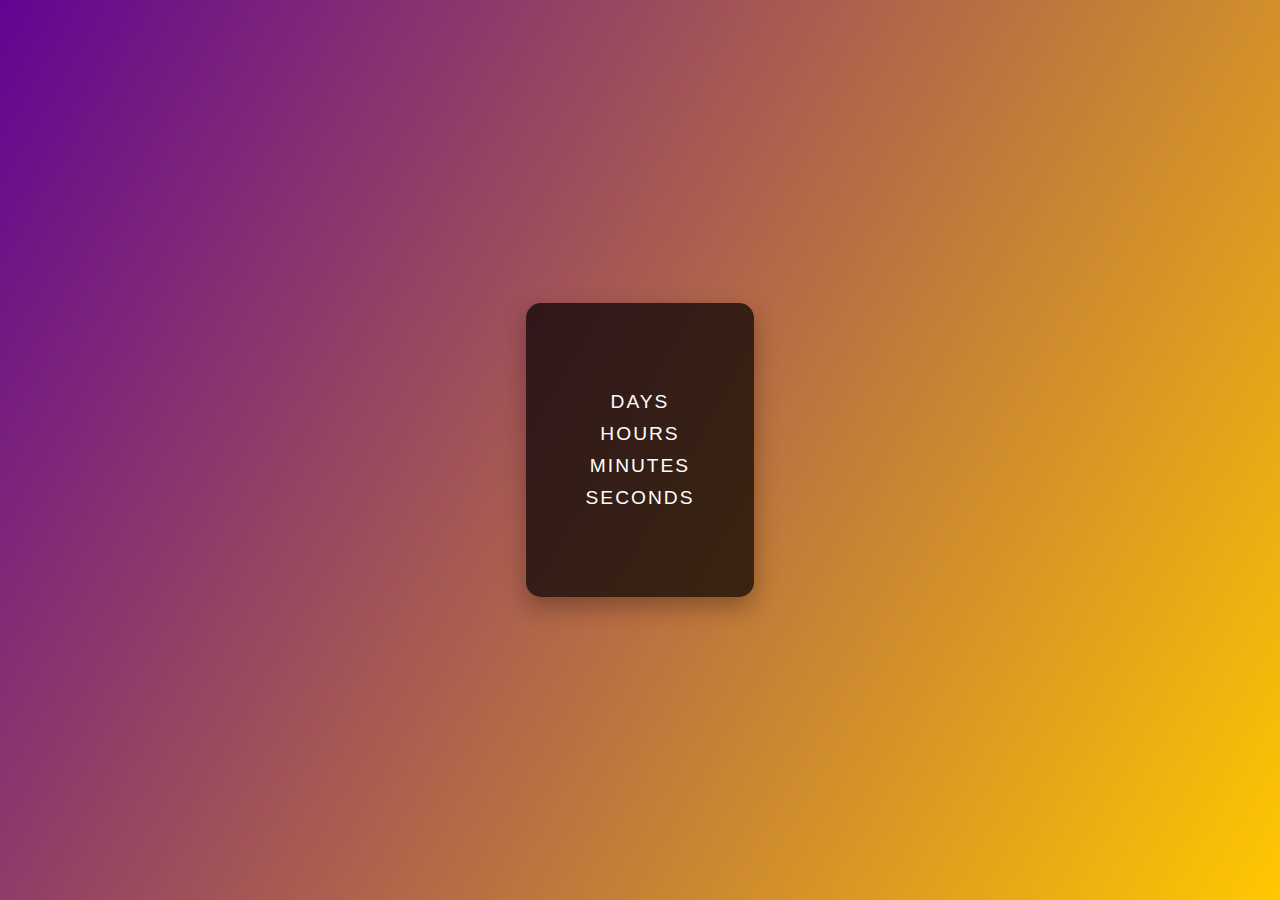
==== countdown/index.html @ edadf8d4 "made a very simple countdown timer to the end of the year" ====
<!DOCTYPE html>
<html lang="en">
<head>
    <meta charset="UTF-8">
    <meta name="viewport" content="width=device-width, initial-scale=1.0">
    <title>Document</title>
    <link rel="stylesheet" href="styles.css"/>
</head>
<body>
    <div id="countdown">
        <p id="timer">
            <span id="days"></span>
            <span class="timer-unit">Days</span>
            <span id="hours"></span>
            <span class="timer-unit">Hours</span>
            <span id="minutes"></span>
            <span class="timer-unit">Minutes</span>
            <span id="seconds"></span>
            <span class="timer-unit">Seconds</span>
        </p>
      </div>
    <script src="script.js"></script>
</body>
</html>
---- countdown/styles.css ----
body {
    font-family: 'Segoe UI', Tahoma, Geneva, Verdana, sans-serif;
    display: flex;
    justify-content: center;
    align-items: center;
    height: 100vh;
    margin: 0;
    background: linear-gradient(120deg, #630393, #ffc800);
    color: white;
  }

  #countdown {
    background: rgba(0, 0, 0, 0.7);
    padding: 40px 60px;
    border-radius: 15px;
    box-shadow: 0 10px 25px rgba(0, 0, 0, 0.3);
    text-align: center;
  }
  
  #timer {
    font-size: 3rem;
    letter-spacing: 3px;
  }
  
  .timer-unit {
    font-size: 1.2rem;
    text-transform: uppercase;
    letter-spacing: 2px;
    margin-top: 10px;
    display: block;
  }

  @media (max-width: 600px) {
    #timer {
        font-size: 2rem;
    }
    .timer-unit {
        font-size: 1rem;
    }
  }
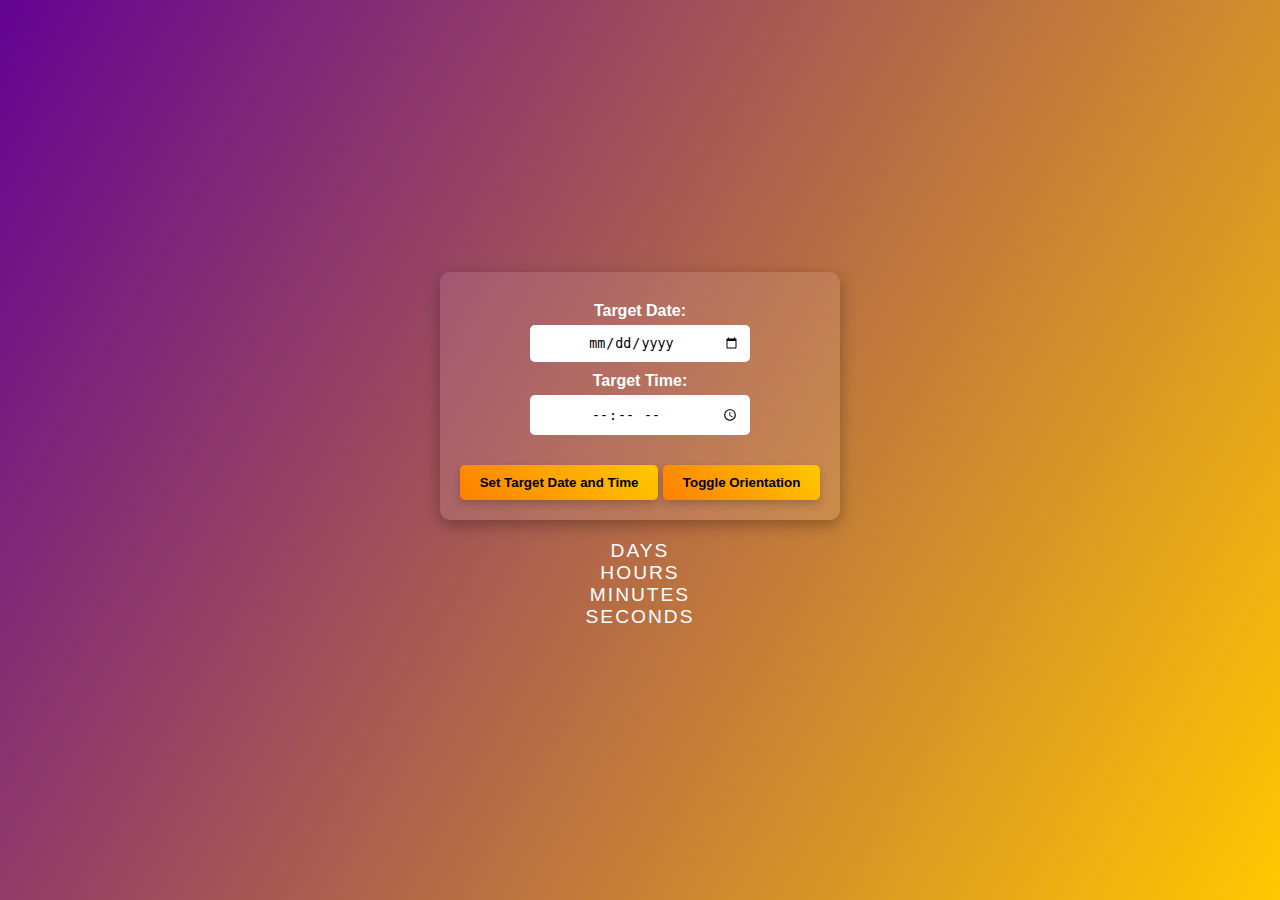
==== commit cd38eea6: "added some styling" ====
--- a/countdown/index.html
+++ b/countdown/index.html
@@ -3,22 +3,40 @@
 <head>
     <meta charset="UTF-8">
     <meta name="viewport" content="width=device-width, initial-scale=1.0">
-    <title>Document</title>
+    <title>Customizable Countdown Timer</title>
     <link rel="stylesheet" href="styles.css"/>
 </head>
 <body>
+    <div class="input-container">
+        <div class="input-field">
+            <label for="target-date">Target Date:</label>
+            <input type="date" id="target-date">
+        </div>
+        <div class="input-field">
+            <label for="target-time">Target Time:</label>
+            <input type="time" id="target-time">
+        </div>
+        <button class="set-button" onclick="setTargetDate()">Set Target Date and Time</button>
+        <button class="toggle-orientation-button" onclick="toggleOrientation()">Toggle Orientation</button>
+    </div>
     <div id="countdown">
-        <p id="timer">
+        <div class="time-unit">
             <span id="days"></span>
             <span class="timer-unit">Days</span>
+        </div>
+        <div class="time-unit">
             <span id="hours"></span>
             <span class="timer-unit">Hours</span>
+        </div>
+        <div class="time-unit">
             <span id="minutes"></span>
             <span class="timer-unit">Minutes</span>
+        </div>
+        <div class="time-unit">
             <span id="seconds"></span>
             <span class="timer-unit">Seconds</span>
-        </p>
-      </div>
+        </div>
+    </div>
     <script src="script.js"></script>
 </body>
-</html>+</html>
--- a/countdown/styles.css
+++ b/countdown/styles.css
@@ -1,40 +1,114 @@
 body {
     font-family: 'Segoe UI', Tahoma, Geneva, Verdana, sans-serif;
     display: flex;
+    flex-direction: column;
     justify-content: center;
     align-items: center;
     height: 100vh;
     margin: 0;
     background: linear-gradient(120deg, #630393, #ffc800);
     color: white;
-  }
+}
 
-  #countdown {
+.input-container {
+    background: rgba(255, 255, 255, 0.1);
+    padding: 20px;
+    border-radius: 10px;
+    box-shadow: 0 5px 15px rgba(0, 0, 0, 0.3);
+    text-align: center;
+    margin-bottom: 20px;
+}
+
+.input-field {
+    margin: 10px 0;
+}
+
+.input-field label {
+    display: block;
+    margin-bottom: 5px;
+    font-weight: bold;
+}
+
+.input-field input {
+    padding: 10px;
+    border-radius: 5px;
+    border: none;
+    width: 100%;
+    max-width: 200px;
+    text-align: center;
+}
+
+.set-button,
+.toggle-orientation-button {
+    margin-top: 20px;
+    padding: 10px 20px;
+    border: none;
+    border-radius: 5px;
+    background: linear-gradient(45deg, #ff8000, #ffc800);
+    color: #000000;
+    font-weight: bold;
+    cursor: pointer;
+    transition: all 0.3s ease;
+    box-shadow: 0 4px 8px rgba(0, 0, 0, 0.2);
+}
+
+.set-button:hover,
+.toggle-orientation-button:hover {
+    background: linear-gradient(45deg, #ffc800, #ff8000);
+    transform: translateY(-2px);
+    box-shadow: 0 6px 12px rgba(0, 0, 0, 0.3);
+}
+
+.set-button:active,
+.toggle-orientation-button:active {
+    transform: translateY(0);
+    box-shadow: 0 2px 4px rgba(0, 0, 0, 0.2);
+}
+
+#countdown.horizontal {
     background: rgba(0, 0, 0, 0.7);
-    padding: 40px 60px;
+    padding: 20px;
     border-radius: 15px;
     box-shadow: 0 10px 25px rgba(0, 0, 0, 0.3);
+    display: flex;
+    justify-content: center;
+    align-items: center;
+    gap: 20px;
+}
+
+#countdown.vertical {
+    background: rgba(0, 0, 0, 0.7);
+    padding: 20px;
+    border-radius: 15px;
+    box-shadow: 0 10px 25px rgba(0, 0, 0, 0.3);
+    display: flex;
+    flex-direction: column;
+    justify-content: center;
+    align-items: center;
+    gap: 20px;
+}
+
+.time-unit {
     text-align: center;
-  }
-  
-  #timer {
+}
+
+#timer {
     font-size: 3rem;
     letter-spacing: 3px;
-  }
-  
-  .timer-unit {
+}
+
+.timer-unit {
     font-size: 1.2rem;
     text-transform: uppercase;
     letter-spacing: 2px;
     margin-top: 10px;
-    display: block;
-  }
+}
 
-  @media (max-width: 600px) {
+@media (max-width: 600px) {
     #timer {
         font-size: 2rem;
     }
     .timer-unit {
         font-size: 1rem;
     }
-  }+}
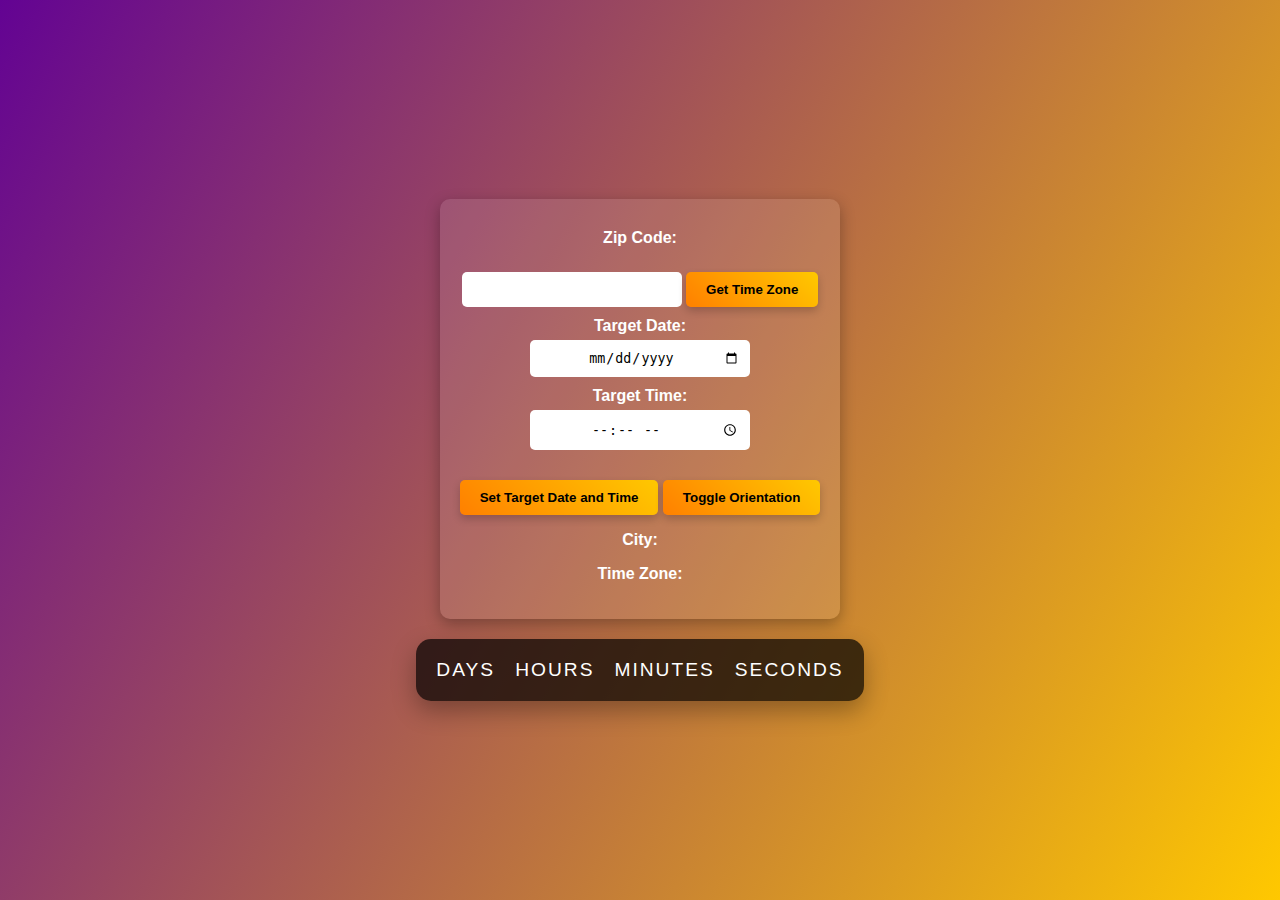
==== commit 63865356: "added american timezones support" ====
--- a/countdown/index.html
+++ b/countdown/index.html
@@ -3,11 +3,16 @@
 <head>
     <meta charset="UTF-8">
     <meta name="viewport" content="width=device-width, initial-scale=1.0">
-    <title>Customizable Countdown Timer</title>
+    <title>Countdown Timer</title>
     <link rel="stylesheet" href="styles.css"/>
 </head>
 <body>
     <div class="input-container">
+        <div class="input-field">
+            <label for="zip-code">Zip Code:</label>
+            <input type="text" id="zip-code">
+            <button class="set-button" onclick="getTargetDate()">Get Time Zone</button>
+        </div>
         <div class="input-field">
             <label for="target-date">Target Date:</label>
             <input type="date" id="target-date">
@@ -18,8 +23,12 @@
         </div>
         <button class="set-button" onclick="setTargetDate()">Set Target Date and Time</button>
         <button class="toggle-orientation-button" onclick="toggleOrientation()">Toggle Orientation</button>
+        <div id="location-info">
+            <p><strong>City:</strong> <span id="city-name"></span></p>
+            <p><strong>Time Zone:</strong> <span id="time-zone"></span></p>
+        </div>
     </div>
-    <div id="countdown">
+    <div id="countdown" class="horizontal">
         <div class="time-unit">
             <span id="days"></span>
             <span class="timer-unit">Days</span>
@@ -39,4 +48,4 @@
     </div>
     <script src="script.js"></script>
 </body>
-</html>
+</html>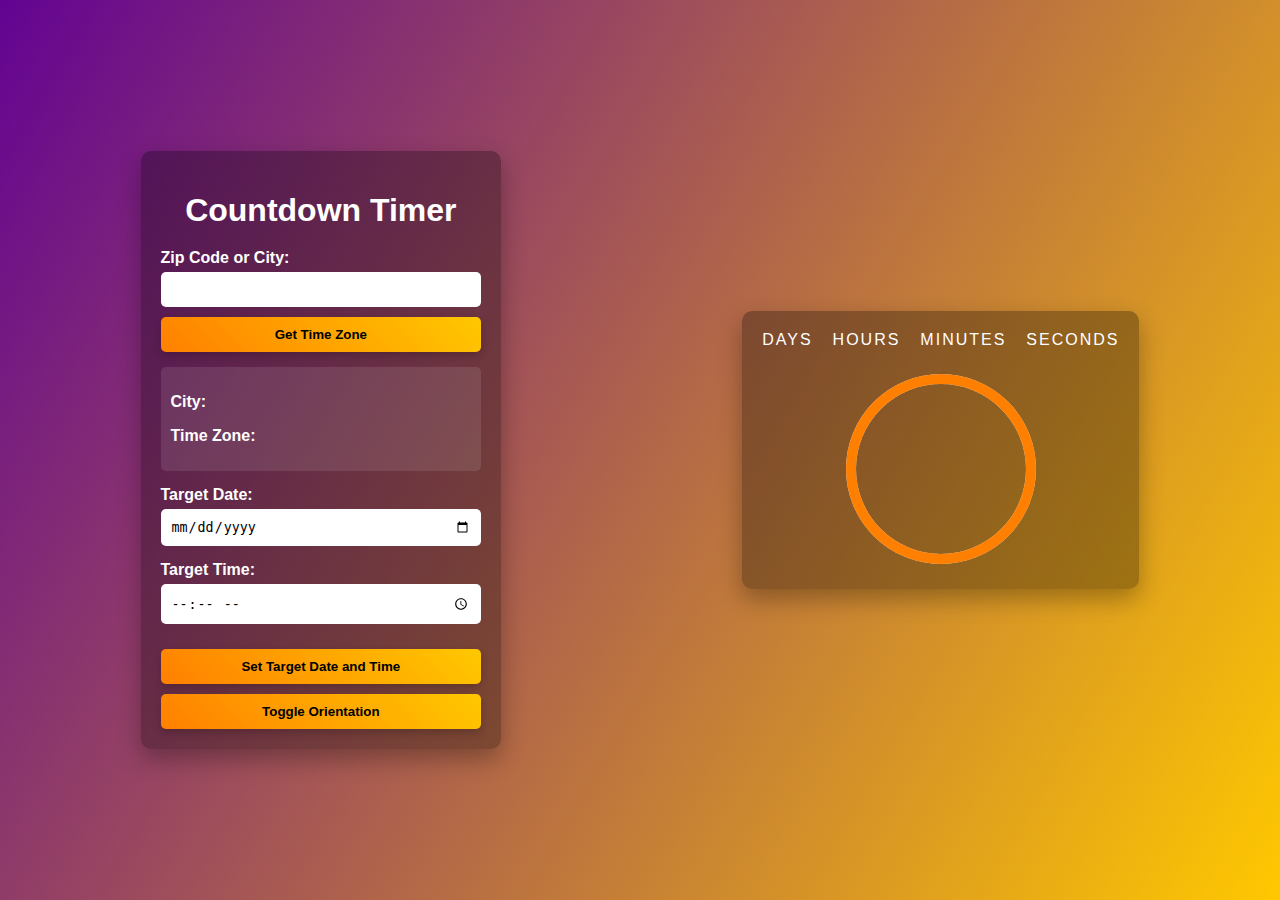
==== commit 17dbdf13: "allows a percentage to be seen as the clock runs down" ====
--- a/countdown/index.html
+++ b/countdown/index.html
@@ -3,49 +3,61 @@
 <head>
     <meta charset="UTF-8">
     <meta name="viewport" content="width=device-width, initial-scale=1.0">
-    <title>Countdown Timer</title>
-    <link rel="stylesheet" href="styles.css"/>
+    <title>Customizable Countdown Timer</title>
+    <link rel="stylesheet" href="css/styles.css"/>
 </head>
 <body>
-    <div class="input-container">
-        <div class="input-field">
-            <label for="zip-code">Zip Code:</label>
-            <input type="text" id="zip-code">
-            <button class="set-button" onclick="getTargetDate()">Get Time Zone</button>
+    <div class="container">
+        <div class="input-container">
+            <h1>Countdown Timer</h1>
+            <div class="input-field">
+                <label for="zip-code">Zip Code or City:</label>
+                <input type="text" id="zip-code">
+                <button class="set-button" onclick="getTargetDate()">Get Time Zone</button>
+            </div>
+            <div id="location-info">
+                <p><strong>City:</strong> <span id="city-name"></span></p>
+                <p><strong>Time Zone:</strong> <span id="time-zone"></span></p>
+            </div>
+            <div class="input-field">
+                <label for="target-date">Target Date:</label>
+                <input type="date" id="target-date">
+            </div>
+            <div class="input-field">
+                <label for="target-time">Target Time:</label>
+                <input type="time" id="target-time">
+            </div>
+            <button class="set-button" onclick="setTargetDate()">Set Target Date and Time</button>
+            <button class="toggle-orientation-button" onclick="toggleOrientation()">Toggle Orientation</button>
         </div>
-        <div class="input-field">
-            <label for="target-date">Target Date:</label>
-            <input type="date" id="target-date">
-        </div>
-        <div class="input-field">
-            <label for="target-time">Target Time:</label>
-            <input type="time" id="target-time">
-        </div>
-        <button class="set-button" onclick="setTargetDate()">Set Target Date and Time</button>
-        <button class="toggle-orientation-button" onclick="toggleOrientation()">Toggle Orientation</button>
-        <div id="location-info">
-            <p><strong>City:</strong> <span id="city-name"></span></p>
-            <p><strong>Time Zone:</strong> <span id="time-zone"></span></p>
+        <div class="display-container">
+            <div id="countdown" class="horizontal">
+                <div class="time-unit">
+                    <span id="days"></span>
+                    <span class="timer-unit">Days</span>
+                </div>
+                <div class="time-unit">
+                    <span id="hours"></span>
+                    <span class="timer-unit">Hours</span>
+                </div>
+                <div class="time-unit">
+                    <span id="minutes"></span>
+                    <span class="timer-unit">Minutes</span>
+                </div>
+                <div class="time-unit">
+                    <span id="seconds"></span>
+                    <span class="timer-unit">Seconds</span>
+                </div>
+            </div>
+            <div id="progress-bar-container">
+                <svg viewBox="0 0 200 200">
+                    <circle cx="100" cy="100" r="90" fill="none" stroke="#ddd" stroke-width="10" />
+                    <circle id="progress-bar" cx="100" cy="100" r="90" fill="none" stroke="#ff8000" stroke-width="10" stroke-linecap="round" stroke-dasharray="565.48" stroke-dashoffset="0" transform="rotate(-90,100,100)" />
+                </svg>
+                <div id="progress-text"></div>
+            </div>
         </div>
     </div>
-    <div id="countdown" class="horizontal">
-        <div class="time-unit">
-            <span id="days"></span>
-            <span class="timer-unit">Days</span>
-        </div>
-        <div class="time-unit">
-            <span id="hours"></span>
-            <span class="timer-unit">Hours</span>
-        </div>
-        <div class="time-unit">
-            <span id="minutes"></span>
-            <span class="timer-unit">Minutes</span>
-        </div>
-        <div class="time-unit">
-            <span id="seconds"></span>
-            <span class="timer-unit">Seconds</span>
-        </div>
-    </div>
-    <script src="script.js"></script>
+    <script src="js/target-script.js"></script>
 </body>
 </html>--- a/countdown/css/styles.css
+++ b/countdown/css/styles.css
@@ -0,0 +1,154 @@
+body {
+    font-family: 'Segoe UI', Tahoma, Geneva, Verdana, sans-serif;
+    margin: 0;
+    background: linear-gradient(120deg, #630393, #ffc800);
+    color: white;
+    min-height: 100vh;
+    display: flex;
+    justify-content: center;
+    align-items: center;
+}
+
+.container {
+    display: flex;
+    justify-content: space-around;
+    align-items: center;
+    width: 100%;
+    padding: 20px;
+    box-sizing: border-box;
+}
+
+.input-container, .display-container {
+    background: rgba(0, 0, 0, 0.3);
+    padding: 20px;
+    border-radius: 10px;
+    box-shadow: 0 10px 25px rgba(0, 0, 0, 0.3);
+}
+
+.input-container {
+    max-width: 400px;
+}
+
+h1 {
+    text-align: center;
+    margin-bottom: 20px;
+}
+
+.input-field {
+    margin: 15px 0;
+}
+
+.input-field label {
+    display: block;
+    margin-bottom: 5px;
+    font-weight: bold;
+}
+
+.input-field input {
+    padding: 10px;
+    border-radius: 5px;
+    border: none;
+    width: 100%;
+    box-sizing: border-box;
+}
+
+.set-button, .toggle-orientation-button {
+    width: 100%;
+    margin-top: 10px;
+    padding: 10px;
+    border: none;
+    border-radius: 5px;
+    background: linear-gradient(45deg, #ff8000, #ffc800);
+    color: #000000;
+    font-weight: bold;
+    cursor: pointer;
+    transition: all 0.3s ease;
+    box-shadow: 0 4px 8px rgba(0, 0, 0, 0.2);
+}
+
+.set-button:hover, .toggle-orientation-button:hover {
+    background: linear-gradient(45deg, #ffc800, #ff8000);
+    transform: translateY(-2px);
+    box-shadow: 0 6px 12px rgba(0, 0, 0, 0.3);
+}
+
+.set-button:active, .toggle-orientation-button:active {
+    transform: translateY(0);
+    box-shadow: 0 2px 4px rgba(0, 0, 0, 0.2);
+}
+
+#location-info {
+    background: rgba(255, 255, 255, 0.1);
+    padding: 10px;
+    border-radius: 5px;
+    margin: 15px 0;
+}
+
+.display-container {
+    display: flex;
+    flex-direction: column;
+    align-items: center;
+}
+
+#countdown {
+    display: flex;
+    gap: 20px;
+    margin-bottom: 20px;
+}
+
+#countdown.vertical {
+    flex-direction: column;
+}
+
+.time-unit {
+    text-align: center;
+}
+
+#timer {
+    font-size: 2rem;
+    letter-spacing: 3px;
+}
+
+.timer-unit {
+    font-size: 1rem;
+    text-transform: uppercase;
+    letter-spacing: 2px;
+    margin-top: 10px;
+}
+
+#progress-bar-container {
+    position: relative;
+    width: 200px;
+    height: 200px;
+}
+
+#progress-bar-container svg {
+    width: 100%;
+    height: 100%;
+}
+
+#progress-text {
+    position: absolute;
+    top: 50%;
+    left: 50%;
+    transform: translate(-50%, -50%);
+    font-size: 1.5rem;
+    font-weight: bold;
+}
+
+@media (max-width: 1024px) {
+    .container {
+        flex-direction: column;
+    }
+
+    .input-container, .display-container {
+        width: 100%;
+        max-width: none;
+    }
+}
+
+@media (max-width: 600px) {
+    #countdown {
+        flex-direction: column;
+    }
+}